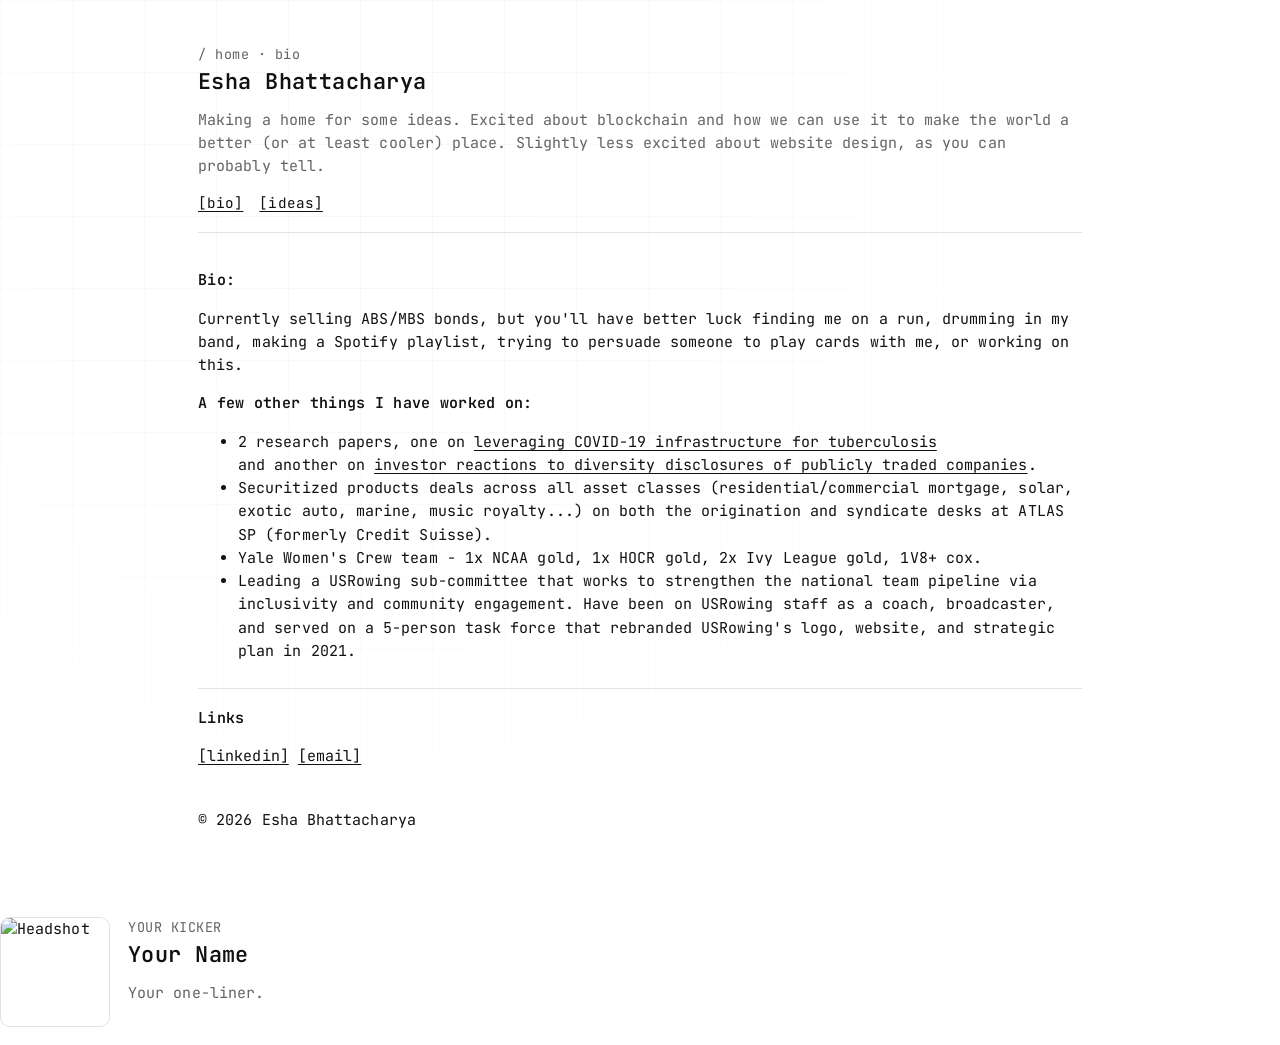
==== index.html @ 43f343dc "Update index.html add headshot" ====
<!doctype html>
<html lang="en">
<head>
  <meta charset="utf-8" />
  <meta name="viewport" content="width=device-width,initial-scale=1" />
  <title>Esha Bhattacharya!</title>
  <link rel="stylesheet" href="styles.css">
</head>
<body class="bg-grid">
  <div class="container">
    <header class="header">
      <div class="kicker">/ home · bio</div>
      <h1>Esha Bhattacharya</h1>
      <p class="subtitle">Making a home for some ideas. Excited about blockchain and how we can use it to make the world a better (or at least cooler) place. Slightly less excited about website design, as you can probably tell. </p>

      <nav class="nav">
        <a href="index.html">[bio]</a>
        <a href="ideas.html">[ideas]</a>
      </nav>

      <hr class="rule">
    </header>

    <section class="section">
      <h2>Bio:</h2>
      <p>
        Currently selling ABS/MBS bonds, but you'll have better luck finding me on a run, drumming in my band, making a Spotify playlist, trying to persuade someone to play cards with me, or working on this.        
      </p>
      <h2>A few other things I have worked on:</h2>
      <ul>
        <li>2 research papers, one on <a href="https://onlinelibrary.wiley.com/doi/10.1111/1475-679X.12542">leveraging COVID-19 infrastructure for tuberculosis</a></li>
        and another on <a href="https://journals.plos.org/globalpublichealth/article?id=10.1371/journal.pgph.0003454"> investor reactions to diversity disclosures of publicly traded companies</a>.</li>  
        <li>Securitized products deals across all asset classes (residential/commercial mortgage, solar, exotic auto, marine, music royalty...) on both the origination and syndicate desks at ATLAS SP (formerly Credit Suisse).</li>
        <li>Yale Women's Crew team - 1x NCAA gold, 1x HOCR gold, 2x Ivy League gold, 1V8+ cox.</li>
        <li>Leading a USRowing sub-committee that works to strengthen the national team pipeline via inclusivity and community engagement. Have been on USRowing staff as a coach, broadcaster, and served on a 5-person task force that rebranded USRowing's logo, website, and strategic plan in 2021.</li>
      </ul>
    </section>

    <section class="section">
      <h2>Links</h2>
      <p>
        <a href="https://www.linkedin.com/in/eshabhattacharya/">[linkedin]</a>
        <a href="mailto:eshab99@gmail.com">[email]</a>
      </p>
    </section>

    <p class="footer">
      © <span id="year"></span> Esha Bhattacharya</p>
  </div>

  <div class="hero">
    <img class="headshot" src="assets/headshot.jpg" alt="Headshot">
    <div>
      <div class="kicker">YOUR KICKER</div>
      <h1>Your Name</h1>
      <p class="subtitle">Your one-liner.</p>
    </div>
  </div>

  
  <script>
    document.getElementById('year').textContent = new Date().getFullYear();
  </script>
</body>
</html>
---- styles.css ----
@import url('https://fonts.googleapis.com/css2?family=JetBrains+Mono:wght@300;400;500;600;700&display=swap');

:root{
  --bg0: #ffffff;
  --bg1: #ffffff;

  --text: #111111;
  --muted: rgba(17,17,17,0.65);

  --line: rgba(17,17,17,0.12);
  --dash: rgba(17,17,17,0.22);

  --accent: #111111;
  --accent2: #000000;

  --mono: "JetBrains Mono", ui-monospace, SFMono-Regular, Menlo, Monaco, Consolas, "Liberation Mono", monospace;
}


*{ box-sizing:border-box; }

html, body{
  margin:0;
  padding:0;
  min-height:100%;
  background:#ffffff;
  color: var(--text);
  font-family: var(--mono);
  letter-spacing: 0.005em;
  line-height: 1.55;
  font-size: 15px;
}

.container{
  max-width: 920px;
  margin: 0 auto;
  padding: 44px 18px 70px;
}

/* subtle grid overlay */
body::before{
  content:"";
  position: fixed;
  inset: 0;
  pointer-events: none;
  background-image:
    linear-gradient(to right, rgba(0,0,0,0.03) 1px, transparent 1px),
    linear-gradient(to bottom, rgba(0,0,0,0.03) 1px, transparent 1px);
  background-size: 72px 72px;
  mask-image: radial-gradient(
    circle at 30% 20%, 
    rgba(0,0,0,1), 
    rgba(0,0,0,0.25) 55%, 
    rgba(0,0,0,0) 75%);
}

body {
  -webkit-font-smoothing: antialiased;
  font-feature-settings: "liga" 1;
}


.header{ margin-bottom: 18px; }

.kicker{
  font-size: 0.9rem;
  color: var(--muted);
  letter-spacing: 0.04em;
}

h1, h2{
  font-weight: 600;
  letter-spacing: 0.02em;
  margin: 0 0 10px;
  text-shadow: none;
}

h1{ font-size: 1.45rem; }
h2{ font-size: 1.0rem; }

.subtitle{
  margin: 0 0 14px;
  color: var(--muted);
}

.nav{
  display:flex;
  flex-wrap:wrap;
  gap: 10px 16px;
  font-size: 0.95rem;
}

.nav a{
  color: var(--text);
  text-decoration: underline;
  text-decoration-thickness: 1px;
  text-underline-offset: 3px;
  padding-bottom: 0;
  border-bottom: none;
}

.nav a:hover{
  color: var(--accent2);
}

.rule{
  margin: 18px 0 14px;
  border: none;
  border-top: 1px solid var(--line);
}

.ascii{
  color: var(--muted);
  white-space: pre;
  margin: 0;
}

.section{
  padding: 18px 0 10px;
  border-top: 1px solid var(--line);
}

.section:first-of-type{ border-top: none; }

a{
  color: var(--text);
  text-decoration: underline;
  text-decoration-thickness: 1px;
  text-underline-offset: 3px;
}

a:hover{
  color: #000;
  text-shadow: none;
}

.list{
  list-style:none;
  padding:0;
  margin:0;
}

.list li{
  padding: 12px 0;
  border-bottom: 1px dashed var(--dash);
}

.list li:last-child{ border-bottom: none; }

.list a{
  color: var(--text);
  font-weight: 600;
}

.list a:hover{
  color: var(--accent2);
}

.meta{
  margin-top: 6px;
  font-
}

.hero{
  display: flex;
  gap: 18px;
  align-items: flex-start;
  margin-bottom: 18px;
}

.headshot{
  width: 110px;
  height: 110px;
  object-fit: cover;
  border: 1px solid var(--line);
  border-radius: 10px;
}
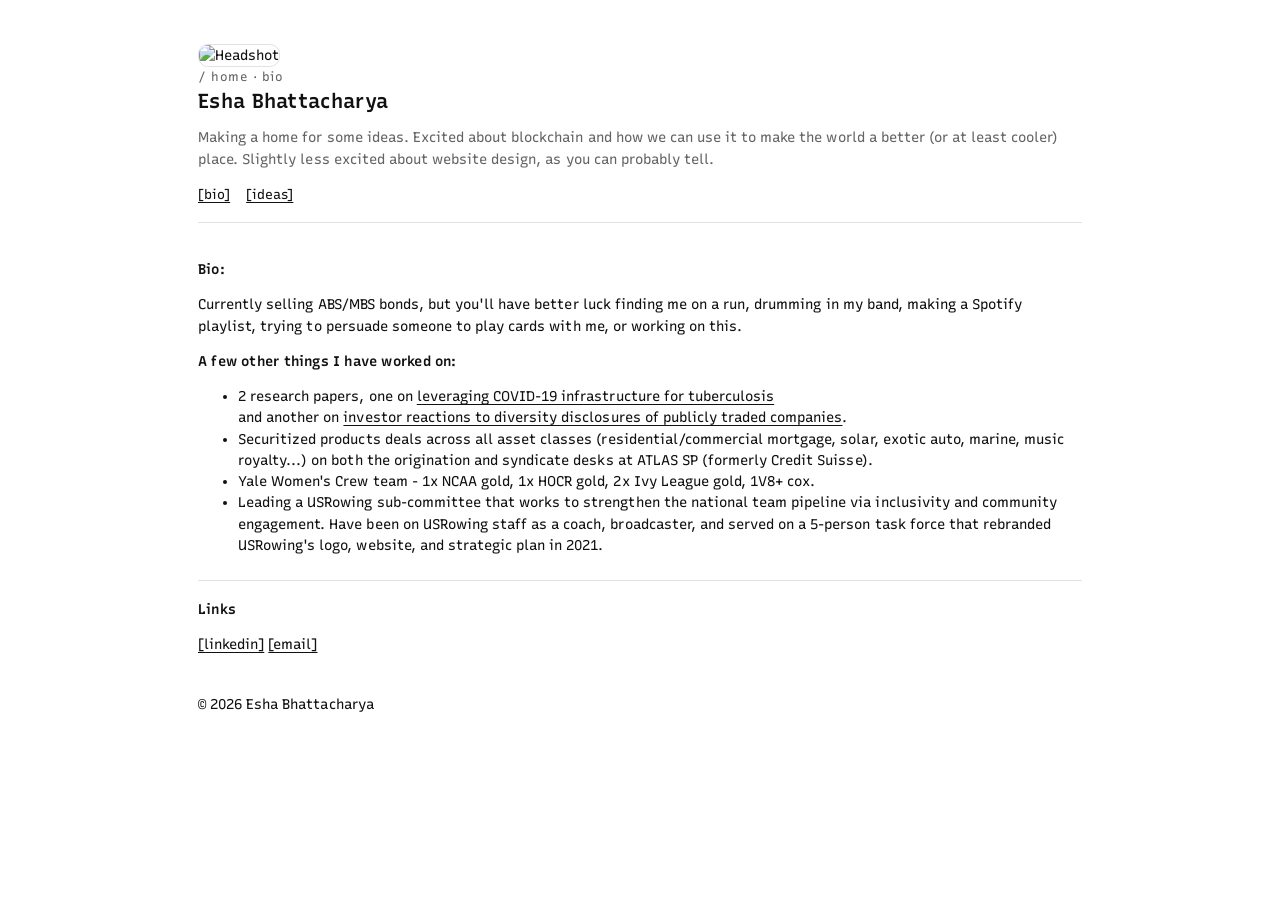
==== commit 9349795d: "Update index.html" ====
--- a/index.html
+++ b/index.html
@@ -9,6 +9,7 @@
 <body class="bg-grid">
   <div class="container">
     <header class="header">
+      <img class="headshot" src="assets/headshot.jpg" alt="Headshot">
       <div class="kicker">/ home · bio</div>
       <h1>Esha Bhattacharya</h1>
       <p class="subtitle">Making a home for some ideas. Excited about blockchain and how we can use it to make the world a better (or at least cooler) place. Slightly less excited about website design, as you can probably tell. </p>
@@ -47,16 +48,6 @@
     <p class="footer">
       © <span id="year"></span> Esha Bhattacharya</p>
   </div>
-
-  <div class="hero">
-    <img class="headshot" src="assets/headshot.jpg" alt="Headshot">
-    <div>
-      <div class="kicker">YOUR KICKER</div>
-      <h1>Your Name</h1>
-      <p class="subtitle">Your one-liner.</p>
-    </div>
-  </div>
-
   
   <script>
     document.getElementById('year').textContent = new Date().getFullYear();
--- a/styles.css
+++ b/styles.css
@@ -1,4 +1,4 @@
-@import url('https://fonts.googleapis.com/css2?family=JetBrains+Mono:wght@300;400;500;600;700&display=swap');
+@import url('https://fonts.googleapis.com/css2?family=Recursive:wght@300;400;500;600&display=swap');
 
 :root{
   --bg0: #ffffff;
@@ -13,7 +13,7 @@
   --accent: #111111;
   --accent2: #000000;
 
-  --mono: "JetBrains Mono", ui-monospace, SFMono-Regular, Menlo, Monaco, Consolas, "Liberation Mono", monospace;
+  --mono: "Recursive", ui-monospace, SFMono-Regular, Menlo, Monaco, Consolas, "Liberation Mono", monospace;
 }
 
 
@@ -26,9 +26,9 @@
   background:#ffffff;
   color: var(--text);
   font-family: var(--mono);
-  letter-spacing: 0.005em;
-  line-height: 1.55;
-  font-size: 15px;
+  letter-spacing: 0.002em;
+  line-height: 1.52;
+  font-size: 14px;
 }
 
 .container{
@@ -37,7 +37,7 @@
   padding: 44px 18px 70px;
 }
 
-/* subtle grid overlay */
+/* subtle grid overlay 
 body::before{
   content:"";
   position: fixed;
@@ -52,7 +52,7 @@
     rgba(0,0,0,1), 
     rgba(0,0,0,0.25) 55%, 
     rgba(0,0,0,0) 75%);
-}
+} */
 
 body {
   -webkit-font-smoothing: antialiased;
@@ -70,7 +70,7 @@
 
 h1, h2{
   font-weight: 600;
-  letter-spacing: 0.02em;
+  letter-spacing: 0.015em;
   margin: 0 0 10px;
   text-shadow: none;
 }
@@ -141,7 +141,7 @@
 }
 
 .list li{
-  padding: 12px 0;
+  padding: 16px 0;
   border-bottom: 1px dashed var(--dash);
 }
 
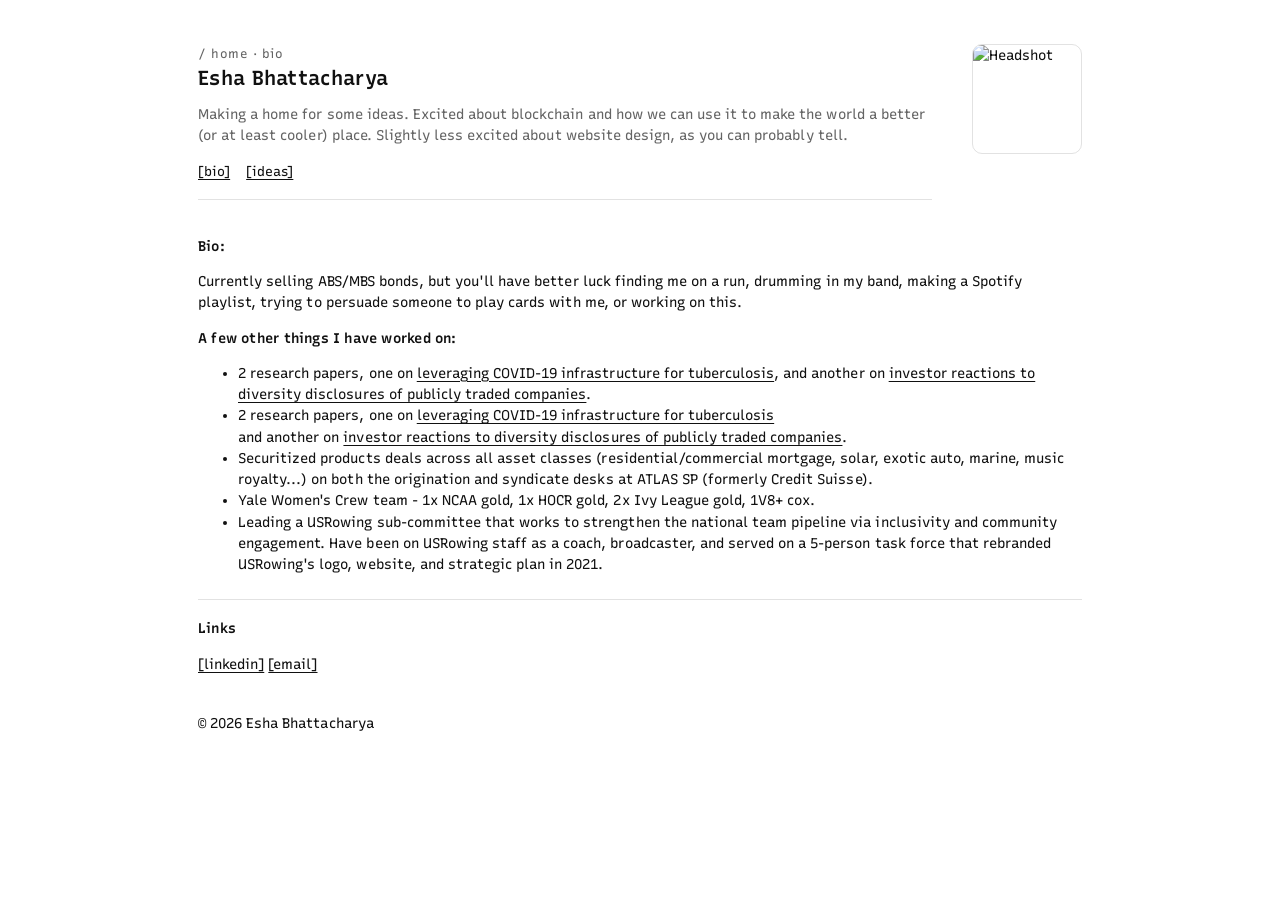
==== commit fbe78d24: "Update index.html" ====
--- a/index.html
+++ b/index.html
@@ -29,6 +29,10 @@
       </p>
       <h2>A few other things I have worked on:</h2>
       <ul>
+        <li>    
+          2 research papers, one on <a href="https://onlinelibrary.wiley.com/doi/10.1111/1475-679X.12542">leveraging COVID-19 infrastructure for tuberculosis</a>,
+    and another on <a href="https://journals.plos.org/globalpublichealth/article?id=10.1371/journal.pgph.0003454">investor reactions to diversity disclosures of publicly traded companies</a>.
+        </li>
         <li>2 research papers, one on <a href="https://onlinelibrary.wiley.com/doi/10.1111/1475-679X.12542">leveraging COVID-19 infrastructure for tuberculosis</a></li>
         and another on <a href="https://journals.plos.org/globalpublichealth/article?id=10.1371/journal.pgph.0003454"> investor reactions to diversity disclosures of publicly traded companies</a>.</li>  
         <li>Securitized products deals across all asset classes (residential/commercial mortgage, solar, exotic auto, marine, music royalty...) on both the origination and syndicate desks at ATLAS SP (formerly Credit Suisse).</li>
--- a/styles.css
+++ b/styles.css
@@ -60,7 +60,36 @@
 }
 
 
-.header{ margin-bottom: 18px; }
+.header{
+  position: relative;
+  margin-bottom: 18px;
+}
+
+.header .headshot{
+  position: absolute;
+  top: 0;
+  right: 0;
+  width: 110px;
+  height: 110px;
+  object-fit: cover;
+  border: 1px solid var(--line);
+  border-radius: 10px;
+}
+
+.header{
+  padding-right: 150px; /* makes room for the headshot */
+}
+
+@media (max-width: 640px){
+  .header{
+    padding-right: 0;
+  }
+  .header .headshot{
+    position: static;
+    display: block;
+    margin: 0 0 12px 0;
+  }
+}
 
 .kicker{
   font-size: 0.9rem;
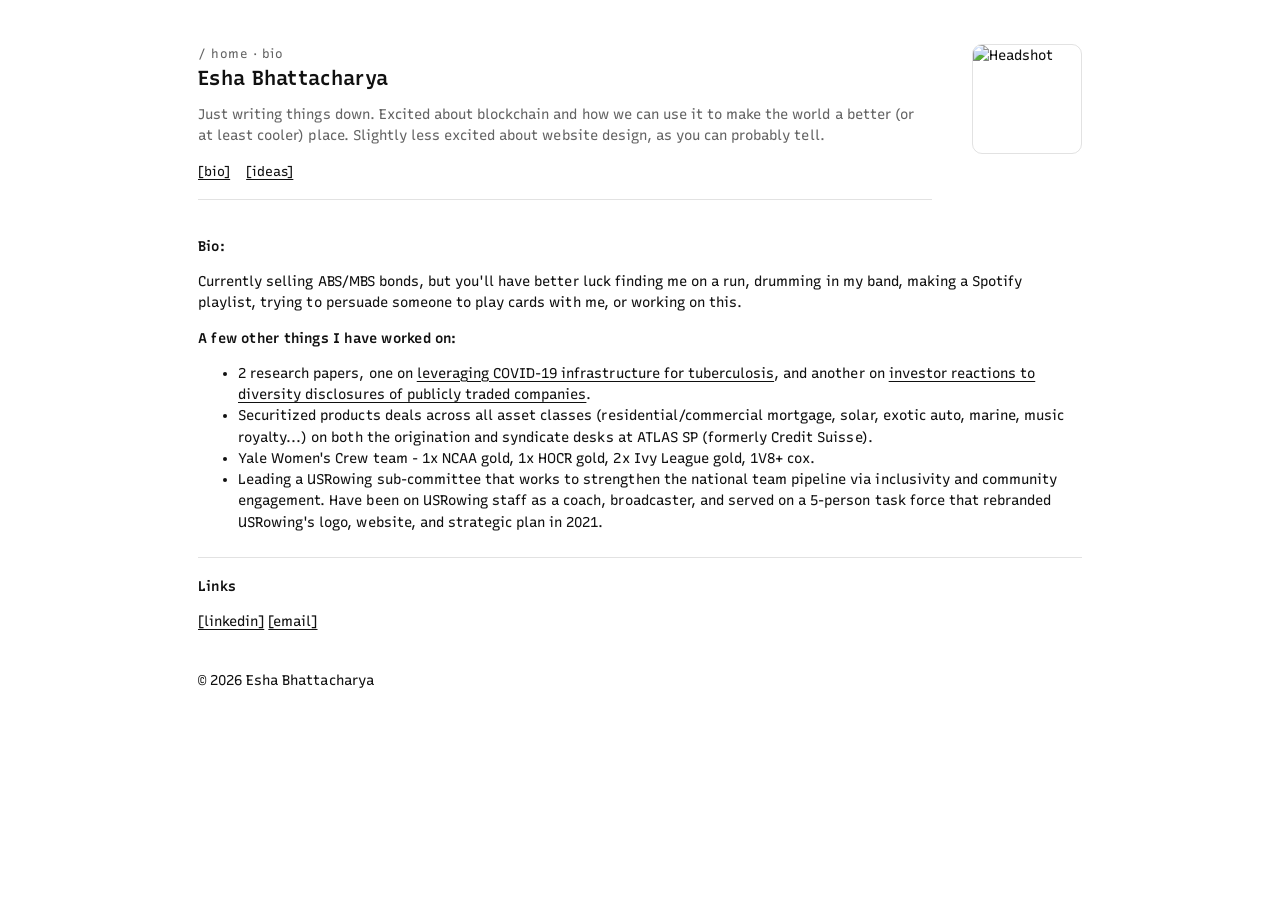
==== commit 95b3592e: "Update index.html" ====
--- a/index.html
+++ b/index.html
@@ -12,7 +12,7 @@
       <img class="headshot" src="assets/headshot.jpg" alt="Headshot">
       <div class="kicker">/ home · bio</div>
       <h1>Esha Bhattacharya</h1>
-      <p class="subtitle">Making a home for some ideas. Excited about blockchain and how we can use it to make the world a better (or at least cooler) place. Slightly less excited about website design, as you can probably tell. </p>
+      <p class="subtitle">Just writing things down. Excited about blockchain and how we can use it to make the world a better (or at least cooler) place. Slightly less excited about website design, as you can probably tell. </p>
 
       <nav class="nav">
         <a href="index.html">[bio]</a>
@@ -33,8 +33,6 @@
           2 research papers, one on <a href="https://onlinelibrary.wiley.com/doi/10.1111/1475-679X.12542">leveraging COVID-19 infrastructure for tuberculosis</a>,
     and another on <a href="https://journals.plos.org/globalpublichealth/article?id=10.1371/journal.pgph.0003454">investor reactions to diversity disclosures of publicly traded companies</a>.
         </li>
-        <li>2 research papers, one on <a href="https://onlinelibrary.wiley.com/doi/10.1111/1475-679X.12542">leveraging COVID-19 infrastructure for tuberculosis</a></li>
-        and another on <a href="https://journals.plos.org/globalpublichealth/article?id=10.1371/journal.pgph.0003454"> investor reactions to diversity disclosures of publicly traded companies</a>.</li>  
         <li>Securitized products deals across all asset classes (residential/commercial mortgage, solar, exotic auto, marine, music royalty...) on both the origination and syndicate desks at ATLAS SP (formerly Credit Suisse).</li>
         <li>Yale Women's Crew team - 1x NCAA gold, 1x HOCR gold, 2x Ivy League gold, 1V8+ cox.</li>
         <li>Leading a USRowing sub-committee that works to strengthen the national team pipeline via inclusivity and community engagement. Have been on USRowing staff as a coach, broadcaster, and served on a 5-person task force that rebranded USRowing's logo, website, and strategic plan in 2021.</li>
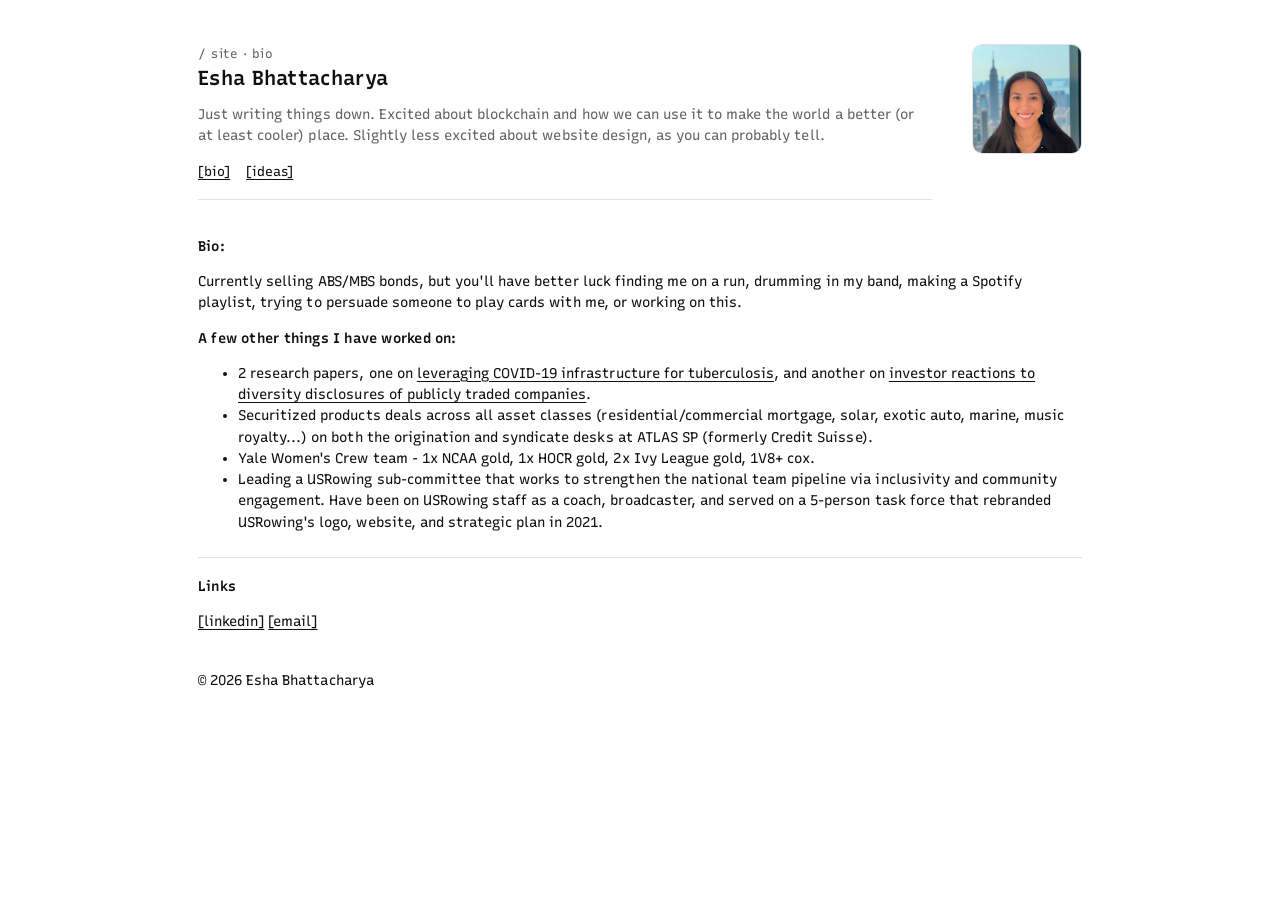
==== commit 6a4fa159: "Update index.html" ====
--- a/index.html
+++ b/index.html
@@ -10,7 +10,7 @@
   <div class="container">
     <header class="header">
       <img class="headshot" src="assets/headshot.jpg" alt="Headshot">
-      <div class="kicker">/ home · bio</div>
+      <div class="kicker">/ site · bio</div>
       <h1>Esha Bhattacharya</h1>
       <p class="subtitle">Just writing things down. Excited about blockchain and how we can use it to make the world a better (or at least cooler) place. Slightly less excited about website design, as you can probably tell. </p>
 
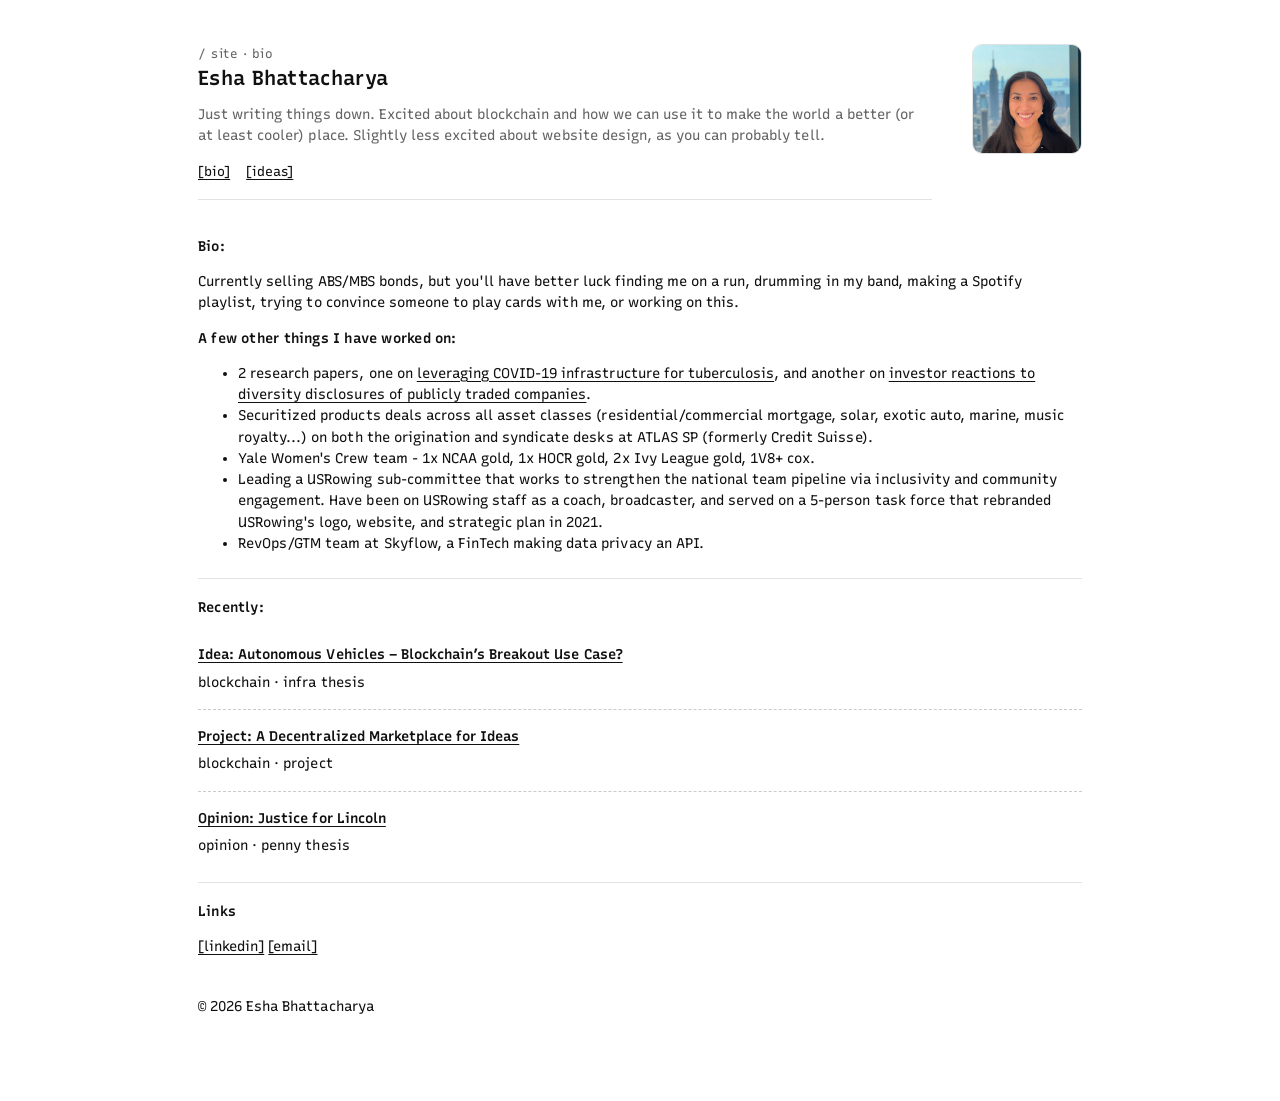
==== commit 83b6d119: "Update index.html" ====
--- a/index.html
+++ b/index.html
@@ -25,7 +25,7 @@
     <section class="section">
       <h2>Bio:</h2>
       <p>
-        Currently selling ABS/MBS bonds, but you'll have better luck finding me on a run, drumming in my band, making a Spotify playlist, trying to persuade someone to play cards with me, or working on this.        
+        Currently selling ABS/MBS bonds, but you'll have better luck finding me on a run, drumming in my band, making a Spotify playlist, trying to convince someone to play cards with me, or working on this.        
       </p>
       <h2>A few other things I have worked on:</h2>
       <ul>
@@ -36,6 +36,25 @@
         <li>Securitized products deals across all asset classes (residential/commercial mortgage, solar, exotic auto, marine, music royalty...) on both the origination and syndicate desks at ATLAS SP (formerly Credit Suisse).</li>
         <li>Yale Women's Crew team - 1x NCAA gold, 1x HOCR gold, 2x Ivy League gold, 1V8+ cox.</li>
         <li>Leading a USRowing sub-committee that works to strengthen the national team pipeline via inclusivity and community engagement. Have been on USRowing staff as a coach, broadcaster, and served on a 5-person task force that rebranded USRowing's logo, website, and strategic plan in 2021.</li>
+        <li>RevOps/GTM team at Skyflow, a FinTech making data privacy an API.</li>
+      </ul>
+    </section>
+
+    <section class="section">
+      <h2>Recently:</h2>
+      <ul class="list">
+        <li>
+          <a href="ideas/idea-1-av-blockchain.html">Idea: Autonomous Vehicles – Blockchain’s Breakout Use Case?</a></a>
+          <div class="meta">blockchain · infra thesis</div>
+        </li>
+        <li>
+          <a href="ideas/eureka-fi.html">Project: A Decentralized Marketplace for Ideas</a>
+          <div class="meta">blockchain · project </div>
+        </li>
+        <li>
+          <a href="ideas/penny-thesis.html">Opinion: Justice for Lincoln</a>
+          <div class="meta">opinion · penny thesis</div>
+        </li>
       </ul>
     </section>
 
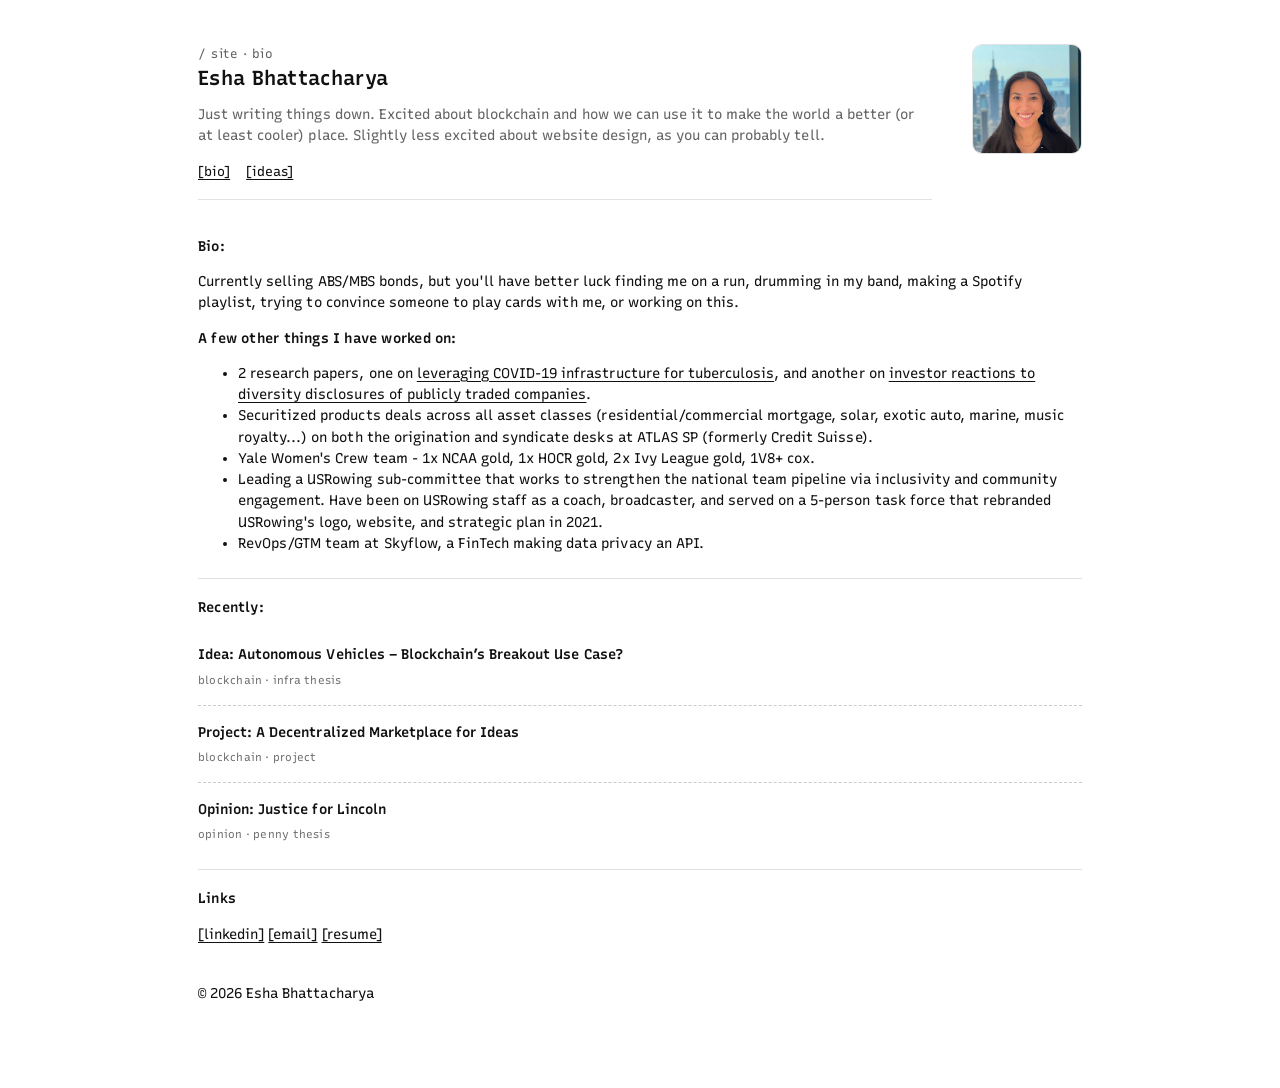
==== commit e1a679ea: "Update index.html" ====
--- a/index.html
+++ b/index.html
@@ -63,6 +63,7 @@
       <p>
         <a href="https://www.linkedin.com/in/eshabhattacharya/">[linkedin]</a>
         <a href="mailto:eshab99@gmail.com">[email]</a>
+        <a href="https://docs.google.com/document/d/e/2PACX-1vQcTl65X7rfax5ZBUG4MKY6OwJhnT7aYvGmW4Sls31Anv5VWgkqe_XeCbdotoa2d-7YUBtEkSBObAJ7/pub">[resume]</a>
       </p>
     </section>
 
--- a/styles.css
+++ b/styles.css
@@ -14,6 +14,7 @@
   --accent2: #000000;
 
   --mono: "Recursive", ui-monospace, SFMono-Regular, Menlo, Monaco, Consolas, "Liberation Mono", monospace;
+  --link-blue: #1a3d6f;
 }
 
 
@@ -187,8 +188,56 @@
 
 .meta{
   margin-top: 6px;
-  font-
-}
+  font-size: 0.8rem;
+  color: rgba(0,0,0,0.55);   /* or: color: var(--muted); if you have it */
+  letter-spacing: 0.02em;
+  text-transform: lowercase;
+}
+
+.blurb{
+  margin: 8px 0 6px;
+  color: rgba(0,0,0,0.68);   /* or var(--text) with lower opacity */
+  font-size: 0.95rem;
+  line-height: 1.45;
+}
+
+.list a{
+  color: var(--text);
+  font-weight: 600;
+  display: inline-block; /* or block */
+}
+
+/* Make directory titles look clickable */
+.list a{
+  color: var(--text);
+  font-weight: 600;
+  text-decoration: none;          /* remove default underline */
+  position: relative;
+}
+
+/* Underline + dark blue on hover */
+.list a:hover{
+  color: var(--link-blue);
+  text-decoration: underline;
+  text-decoration-thickness: 2px;
+  text-underline-offset: 4px;
+}
+
+.list li{
+  padding: 16px 0;
+  border-bottom: 1px dashed var(--dash);
+  cursor: pointer;
+}
+
+.list li:hover a{
+  color: var(--link-blue);
+}
+
+.list a:focus-visible{
+  outline: 2px solid var(--link-blue);
+  outline-offset: 3px;
+}
+
 
 .hero{
   display: flex;
@@ -206,4 +255,5 @@
 }
 
 
+
   
